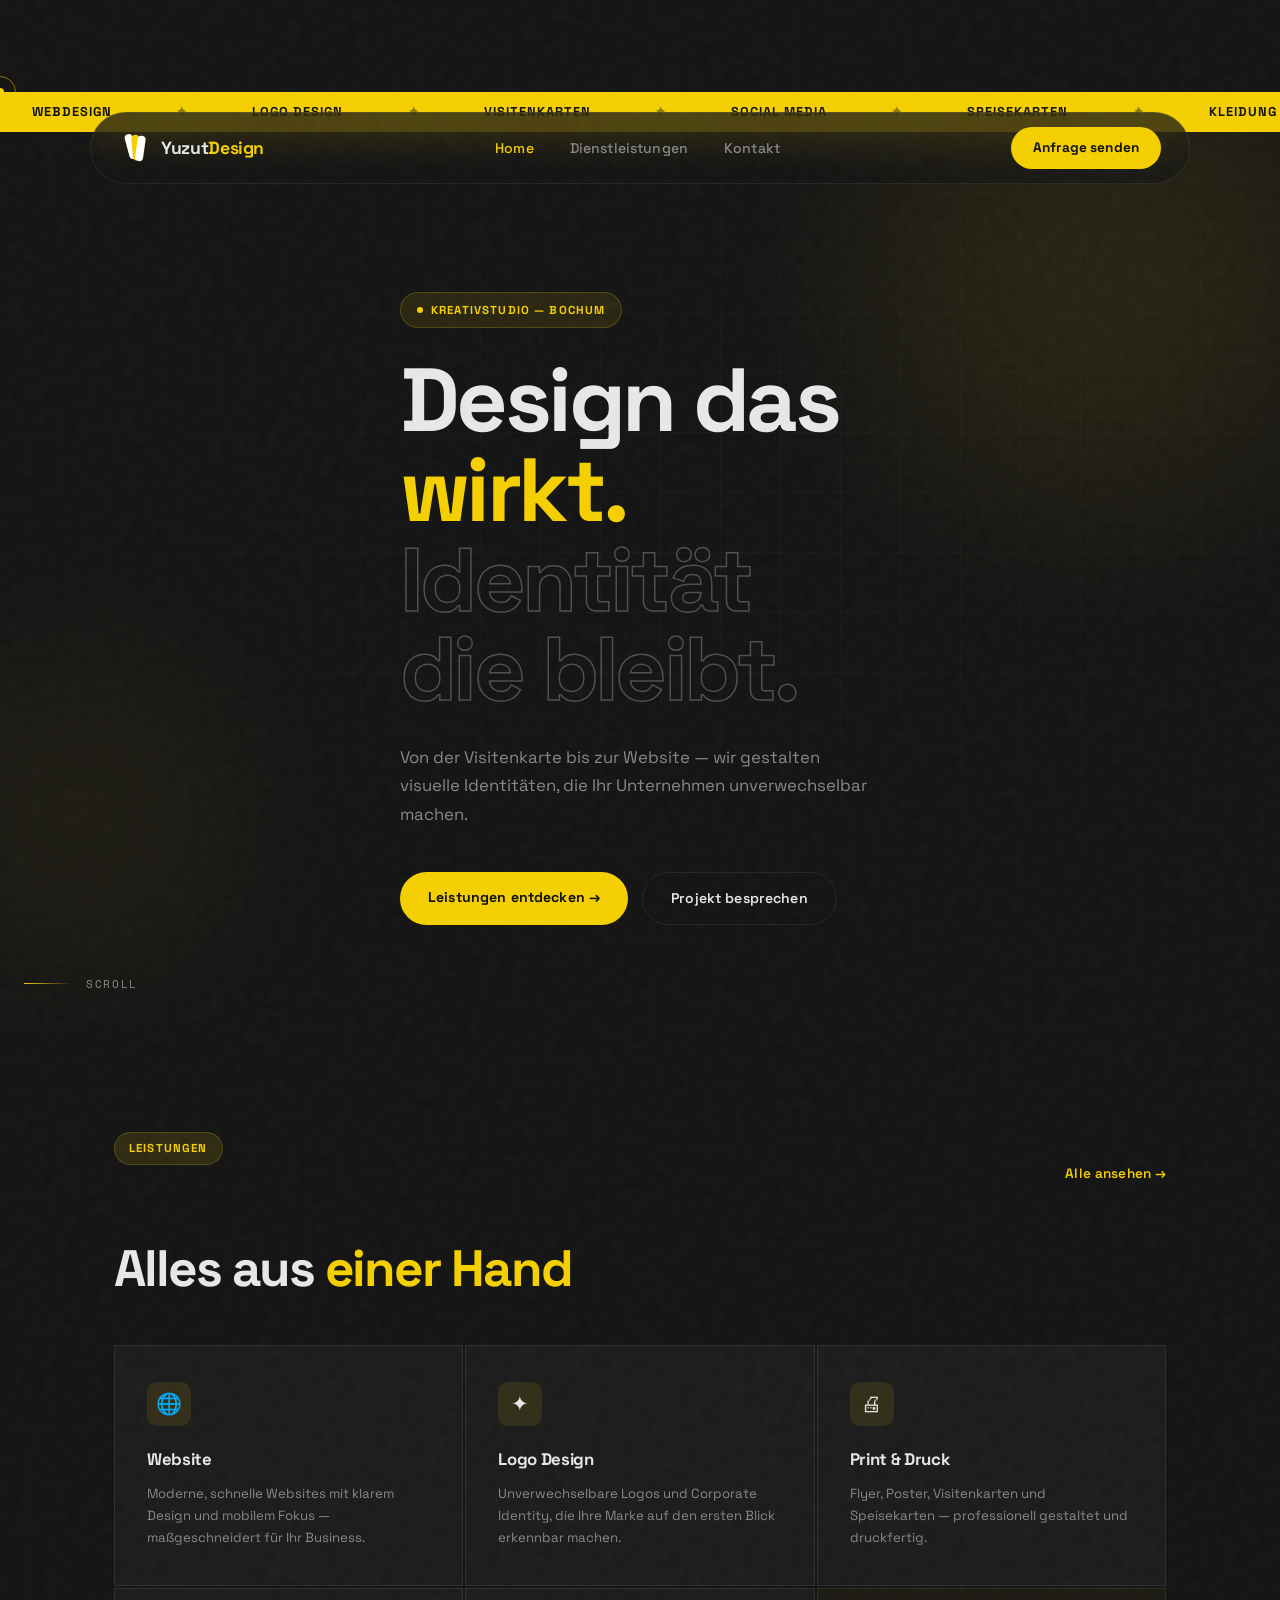
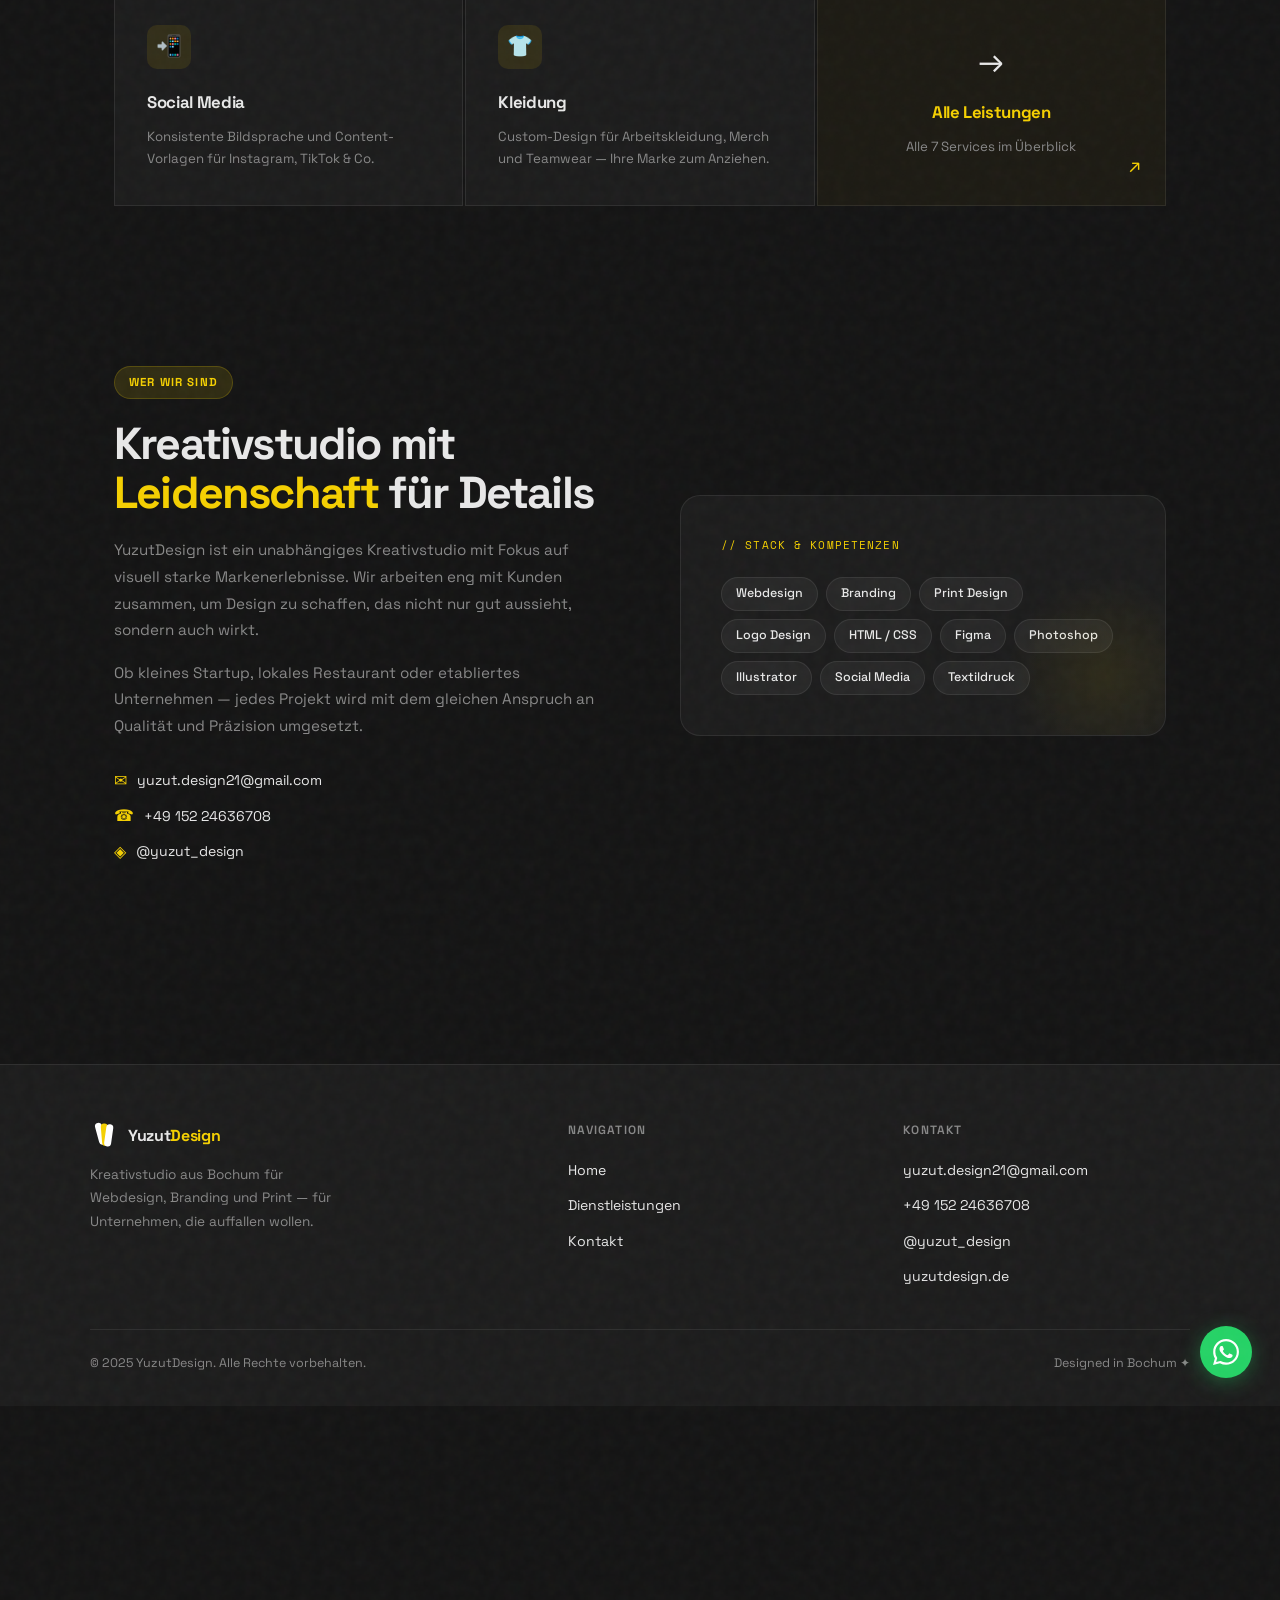
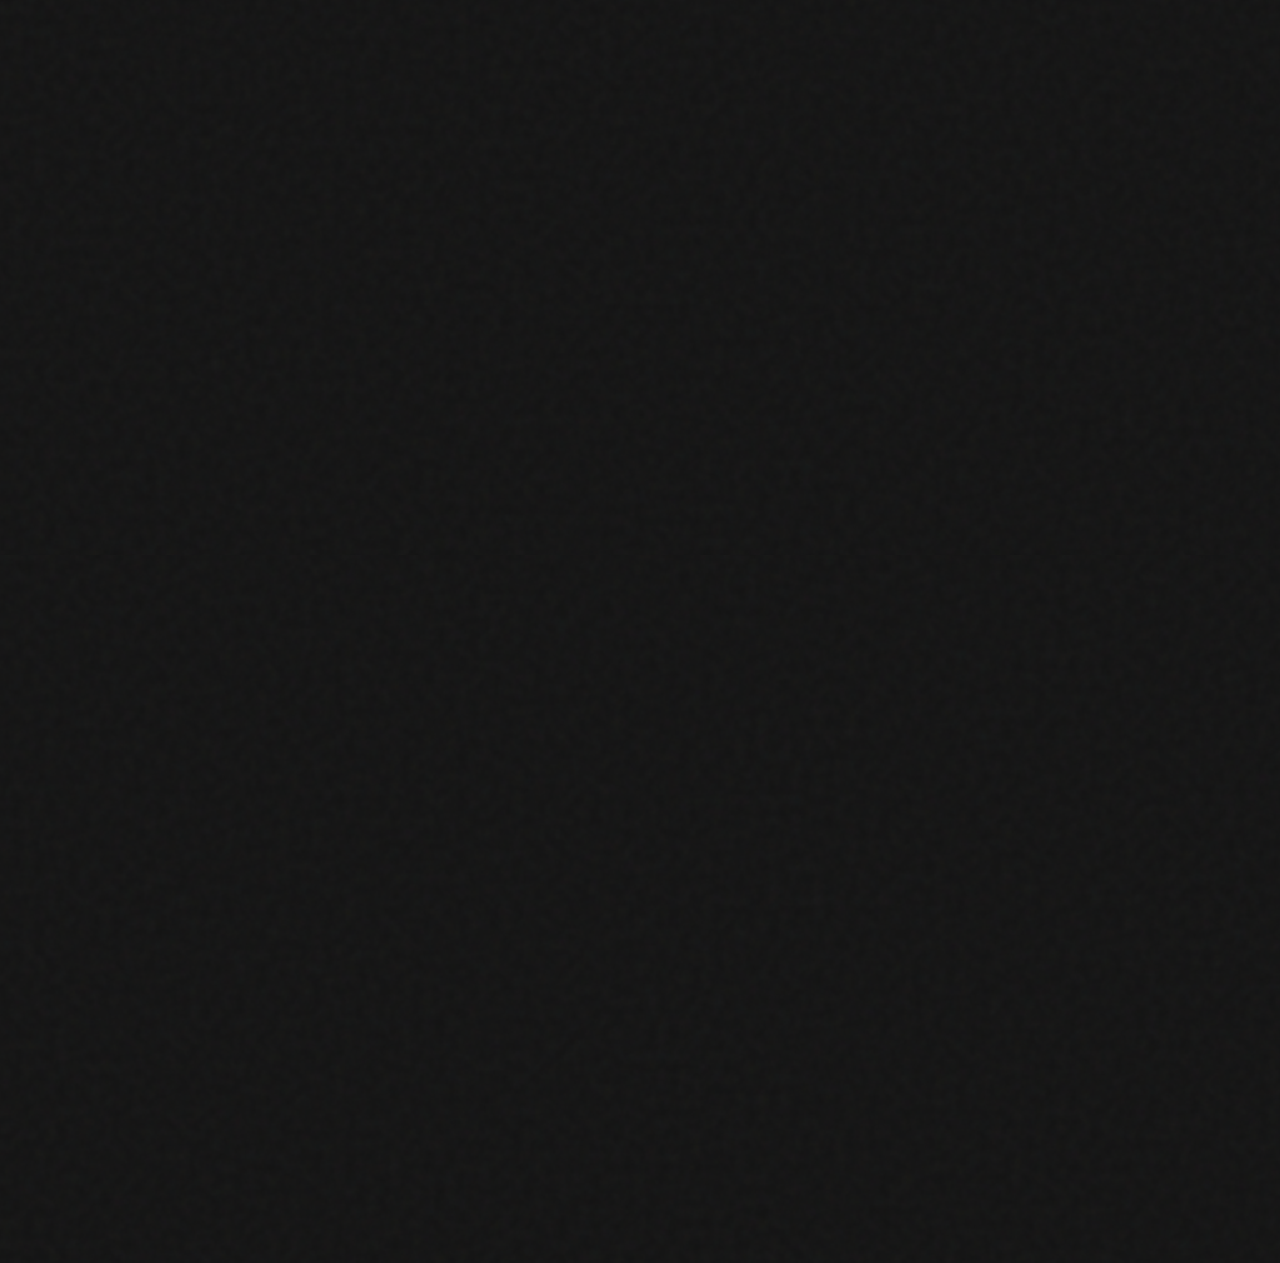
==== index.html @ dbfb750c "Rename index (39).html to index.html" ====
<!DOCTYPE html>
<html lang="de">
<head>
  <meta charset="UTF-8" />
  <meta name="viewport" content="width=device-width, initial-scale=1.0" />
  <title>YuzutDesign — Kreativstudio Bochum</title>
  <link rel="stylesheet" href="style.css" />
  <style>
    /* ---- Page-specific ---- */

    /* Hero */
    #hero {
      min-height: 100dvh;
      display: flex;
      flex-direction: column;
      justify-content: center;
      padding-top: calc(var(--nav-h) + 60px);
      padding-bottom: 80px;
      position: relative;
      overflow: hidden;
    }

    /* Animated grid background */
    #hero-grid {
      position: absolute;
      inset: 0;
      background-image:
        linear-gradient(rgba(255,255,255,0.03) 1px, transparent 1px),
        linear-gradient(90deg, rgba(255,255,255,0.03) 1px, transparent 1px);
      background-size: 60px 60px;
      mask-image: radial-gradient(ellipse 70% 60% at 60% 40%, black 0%, transparent 100%);
      animation: grid-drift 18s ease-in-out infinite alternate;
    }
    @keyframes grid-drift {
      from { background-position: 0 0; }
      to   { background-position: 30px 30px; }
    }

    /* Glow orbs */
    .orb {
      position: absolute;
      border-radius: 50%;
      filter: blur(90px);
      pointer-events: none;
      animation: orb-float 12s ease-in-out infinite alternate;
    }
    .orb-1 {
      width: 480px; height: 480px;
      background: rgba(245,208,0,0.08);
      top: -100px; right: -60px;
    }
    .orb-2 {
      width: 320px; height: 320px;
      background: rgba(245,208,0,0.05);
      bottom: 60px; left: -80px;
      animation-delay: -6s;
    }
    @keyframes orb-float {
      from { transform: translate(0, 0) scale(1); }
      to   { transform: translate(20px, -30px) scale(1.05); }
    }

    .hero-inner {
      position: relative;
      z-index: 2;
    }

    .hero-label {
      display: inline-flex;
      align-items: center;
      gap: 8px;
      background: rgba(245,208,0,0.1);
      border: 1px solid rgba(245,208,0,0.2);
      color: var(--accent);
      font-size: 0.72rem;
      font-weight: 700;
      letter-spacing: 0.1em;
      text-transform: uppercase;
      padding: 8px 16px;
      border-radius: 999px;
      margin-bottom: 28px;
      animation: fadein 0.7s ease both;
    }
    .hero-label .dot-pulse {
      width: 6px; height: 6px;
      border-radius: 50%;
      background: var(--accent);
      animation: pulse 2s ease-in-out infinite;
    }
    @keyframes pulse {
      0%,100% { box-shadow: 0 0 0 0 rgba(245,208,0,0.5); }
      50%      { box-shadow: 0 0 0 6px rgba(245,208,0,0); }
    }

    .hero-h1 {
      font-size: clamp(3rem, 7vw, 6.5rem);
      font-weight: 700;
      line-height: 1.0;
      letter-spacing: -0.04em;
      margin-bottom: 28px;
      animation: fadein 0.8s 0.1s ease both;
    }
    .hero-h1 .line-accent { color: var(--accent); display: block; }
    .hero-h1 .line-outline {
      -webkit-text-stroke: 1.5px rgba(255,255,255,0.25);
      color: transparent;
      display: block;
    }

    .hero-sub {
      font-size: 1.05rem;
      color: var(--muted);
      max-width: 480px;
      line-height: 1.7;
      margin-bottom: 44px;
      animation: fadein 0.8s 0.2s ease both;
    }

    .hero-actions {
      display: flex;
      gap: 14px;
      flex-wrap: wrap;
      animation: fadein 0.8s 0.3s ease both;
    }
    .btn-primary {
      background: var(--accent);
      color: #111;
      font-weight: 700;
      font-size: 0.88rem;
      padding: 14px 28px;
      border-radius: 999px;
      text-decoration: none;
      letter-spacing: 0.01em;
      transition: background 0.2s, transform 0.2s, box-shadow 0.2s;
    }
    .btn-primary:hover {
      background: #ffe033;
      transform: translateY(-2px);
      box-shadow: 0 8px 28px rgba(245,208,0,0.25);
    }
    .btn-outline {
      background: transparent;
      color: var(--text);
      font-weight: 600;
      font-size: 0.88rem;
      padding: 14px 28px;
      border-radius: 999px;
      border: 1px solid var(--border);
      text-decoration: none;
      letter-spacing: 0.01em;
      transition: border-color 0.2s, color 0.2s;
    }
    .btn-outline:hover { border-color: var(--accent); color: var(--accent); }

    /* Scroll line */
    .scroll-line {
      position: absolute;
      bottom: 40px;
      left: 24px;
      display: flex;
      align-items: center;
      gap: 14px;
      z-index: 2;
      animation: fadein 1s 0.8s ease both;
    }
    .scroll-line .line {
      width: 48px; height: 1px;
      background: linear-gradient(90deg, var(--accent), transparent);
    }
    .scroll-line span {
      font-size: 0.7rem;
      letter-spacing: 0.15em;
      text-transform: uppercase;
      color: var(--muted);
      font-family: 'Space Mono', monospace;
    }

    @keyframes fadein {
      from { opacity: 0; transform: translateY(14px); }
      to   { opacity: 1; transform: translateY(0); }
    }

    /* ---- Services Teaser ---- */
    #services-teaser {
      padding: 100px 0 80px;
    }
    .section-header {
      display: flex;
      justify-content: space-between;
      align-items: flex-end;
      margin-bottom: 56px;
      flex-wrap: wrap;
      gap: 20px;
    }
    .section-header h2 {
      font-size: clamp(2rem, 4vw, 3.2rem);
      font-weight: 700;
      letter-spacing: -0.04em;
      line-height: 1.1;
      max-width: 460px;
    }
    .section-header h2 em { color: var(--accent); font-style: normal; }
    .section-header .see-all {
      color: var(--accent);
      font-size: 0.85rem;
      font-weight: 600;
      text-decoration: none;
      display: flex;
      align-items: center;
      gap: 8px;
      letter-spacing: 0.02em;
      transition: gap 0.2s;
    }
    .section-header .see-all:hover { gap: 14px; }

    .services-grid {
      display: grid;
      grid-template-columns: repeat(3, 1fr);
      gap: 2px;
    }

    .svc-card {
      background: var(--surface);
      padding: 36px 32px;
      border: 1px solid var(--border);
      position: relative;
      overflow: hidden;
      transition: background 0.3s, border-color 0.3s, transform 0.3s;
      text-decoration: none;
      color: inherit;
      display: block;
    }
    .svc-card:hover {
      background: var(--surface2);
      border-color: rgba(245,208,0,0.3);
      transform: translateY(-4px);
    }
    .svc-card::before {
      content: '';
      position: absolute;
      top: 0; left: 0; right: 0;
      height: 2px;
      background: var(--accent);
      transform: scaleX(0);
      transform-origin: left;
      transition: transform 0.35s ease;
    }
    .svc-card:hover::before { transform: scaleX(1); }

    .svc-icon {
      width: 44px; height: 44px;
      background: rgba(245,208,0,0.1);
      border-radius: 10px;
      display: flex; align-items: center; justify-content: center;
      font-size: 1.3rem;
      margin-bottom: 20px;
    }
    .svc-card h3 {
      font-size: 1.05rem;
      font-weight: 700;
      margin-bottom: 10px;
      letter-spacing: -0.02em;
    }
    .svc-card p {
      font-size: 0.83rem;
      color: var(--muted);
      line-height: 1.65;
    }
    .svc-arrow {
      position: absolute;
      bottom: 24px; right: 24px;
      color: var(--accent);
      opacity: 0;
      font-size: 1.2rem;
      transition: opacity 0.25s, transform 0.25s;
    }
    .svc-card:hover .svc-arrow { opacity: 1; transform: translate(2px, -2px); }

    /* ---- About Teaser ---- */
    #about-teaser {
      padding: 80px 0;
    }
    .about-grid {
      display: grid;
      grid-template-columns: 1fr 1fr;
      gap: 80px;
      align-items: center;
    }
    .about-text h2 {
      font-size: clamp(2rem, 3.5vw, 2.8rem);
      font-weight: 700;
      letter-spacing: -0.04em;
      line-height: 1.1;
      margin-bottom: 20px;
    }
    .about-text h2 em { color: var(--accent); font-style: normal; }
    .about-text p { color: var(--muted); line-height: 1.75; margin-bottom: 16px; font-size: 0.95rem; }
    .about-text .contact-list {
      display: flex;
      flex-direction: column;
      gap: 10px;
      margin-top: 28px;
    }
    .about-text .contact-list a {
      display: flex;
      align-items: center;
      gap: 10px;
      color: var(--text);
      text-decoration: none;
      font-size: 0.88rem;
      transition: color 0.2s;
    }
    .about-text .contact-list a:hover { color: var(--accent); }
    .about-text .contact-list .icon { color: var(--accent); font-size: 1rem; }

    .about-visual {
      position: relative;
    }
    .about-card {
      background: var(--surface);
      border: 1px solid var(--border);
      border-radius: var(--radius-lg);
      padding: 40px;
      position: relative;
      overflow: hidden;
    }
    .about-card::after {
      content: '';
      position: absolute;
      bottom: -40px; right: -40px;
      width: 200px; height: 200px;
      background: radial-gradient(circle, rgba(245,208,0,0.08), transparent 70%);
    }
    .mono-label {
      font-family: 'Space Mono', monospace;
      font-size: 0.7rem;
      color: var(--accent);
      letter-spacing: 0.1em;
      text-transform: uppercase;
      margin-bottom: 24px;
    }
    .skill-list {
      display: flex;
      flex-wrap: wrap;
      gap: 8px;
    }
    .skill-pill {
      background: rgba(255,255,255,0.05);
      border: 1px solid var(--border);
      color: var(--text);
      font-size: 0.78rem;
      font-weight: 500;
      padding: 6px 14px;
      border-radius: 999px;
    }

    /* Responsive */
    @media (max-width: 900px) {
      .services-grid { grid-template-columns: 1fr 1fr; }
      .about-grid { grid-template-columns: 1fr; gap: 48px; }
    }
    @media (max-width: 600px) {
      .services-grid { grid-template-columns: 1fr; }
      .section-header { flex-direction: column; align-items: flex-start; }
    }
  </style>
</head>
<body class="page-fade">

  <!-- Cursor -->
  <div id="cursor-dot"></div>
  <div id="cursor-ring"></div>

  <!-- Film Grain -->
  <div id="grain"></div>

  <!-- Navigation -->
  <nav id="nav">
    <a href="index.html" class="logo">
      <svg viewBox="0 0 40 40" fill="none" xmlns="http://www.w3.org/2000/svg">
        <rect x="6" y="4" width="10" height="32" rx="5" fill="white" transform="rotate(-15 6 4)"/>
        <rect x="15" y="4" width="10" height="32" rx="5" fill="#f5d000" transform="rotate(-5 15 4)"/>
        <rect x="24" y="4" width="10" height="32" rx="5" fill="white" transform="rotate(8 24 4)"/>
      </svg>
      <span>Yuzut<em>Design</em></span>
    </a>
    <ul id="nav-links">
      <li><a href="index.html" class="active">Home</a></li>
      <li><a href="dienstleistungen.html">Dienstleistungen</a></li>
      <li><a href="mailto:yuzut.design21@gmail.com">Kontakt</a></li>
    </ul>
    <a href="mailto:yuzut.design21@gmail.com" class="cta-btn">Anfrage senden</a>
    <button id="hamburger" aria-label="Menu">
      <span></span><span></span><span></span>
    </button>
  </nav>

  <!-- Mobile Drawer -->
  <div id="drawer">
    <button id="drawer-close" aria-label="Close">✕</button>
    <a href="index.html" class="active">Home</a>
    <a href="dienstleistungen.html">Dienstleistungen</a>
    <a href="mailto:yuzut.design21@gmail.com">Kontakt</a>
  </div>

  <!-- Ticker -->
  <div id="ticker" style="margin-top: calc(var(--nav-h) + 20px)">
    <div id="ticker-track">
      <span>Webdesign</span><span class="dot">✦</span>
      <span>Logo Design</span><span class="dot">✦</span>
      <span>Visitenkarten</span><span class="dot">✦</span>
      <span>Social Media</span><span class="dot">✦</span>
      <span>Speisekarten</span><span class="dot">✦</span>
      <span>Kleidung</span><span class="dot">✦</span>
      <span>Flyer & Poster</span><span class="dot">✦</span>
      <span>Webdesign</span><span class="dot">✦</span>
      <span>Logo Design</span><span class="dot">✦</span>
      <span>Visitenkarten</span><span class="dot">✦</span>
      <span>Social Media</span><span class="dot">✦</span>
      <span>Speisekarten</span><span class="dot">✦</span>
      <span>Kleidung</span><span class="dot">✦</span>
      <span>Flyer & Poster</span><span class="dot">✦</span>
    </div>
  </div>

  <!-- Hero -->
  <section id="hero">
    <div id="hero-grid"></div>
    <div class="orb orb-1"></div>
    <div class="orb orb-2"></div>

    <div class="container hero-inner">
      <div class="hero-label">
        <span class="dot-pulse"></span>
        Kreativstudio — Bochum
      </div>
      <h1 class="hero-h1">
        <span>Design das</span>
        <span class="line-accent">wirkt.</span>
        <span class="line-outline">Identität</span>
        <span class="line-outline">die bleibt.</span>
      </h1>
      <p class="hero-sub">Von der Visitenkarte bis zur Website — wir gestalten visuelle Identitäten, die Ihr Unternehmen unverwechselbar machen.</p>
      <div class="hero-actions">
        <a href="dienstleistungen.html" class="btn-primary">Leistungen entdecken →</a>
        <a href="mailto:yuzut.design21@gmail.com" class="btn-outline">Projekt besprechen</a>
      </div>
    </div>

    <div class="scroll-line">
      <div class="line"></div>
      <span>Scroll</span>
    </div>
  </section>

  <!-- Services Teaser -->
  <section id="services-teaser">
    <div class="container">
      <div class="section-header">
        <div class="tag">Leistungen</div>
        <a href="dienstleistungen.html" class="see-all">Alle ansehen →</a>
      </div>
      <h2 style="font-size:clamp(2rem,4vw,3.2rem);font-weight:700;letter-spacing:-0.04em;line-height:1.1;margin-bottom:48px;">
        Alles aus <em style="color:var(--accent);font-style:normal;">einer Hand</em>
      </h2>

      <div class="services-grid">
        <a href="dienstleistungen.html#webdesign" class="svc-card">
          <div class="svc-icon">🌐</div>
          <h3>Website</h3>
          <p>Moderne, schnelle Websites mit klarem Design und mobilem Fokus — maßgeschneidert für Ihr Business.</p>
          <span class="svc-arrow">↗</span>
        </a>
        <a href="dienstleistungen.html#logo" class="svc-card">
          <div class="svc-icon">✦</div>
          <h3>Logo Design</h3>
          <p>Unverwechselbare Logos und Corporate Identity, die Ihre Marke auf den ersten Blick erkennbar machen.</p>
          <span class="svc-arrow">↗</span>
        </a>
        <a href="dienstleistungen.html#print" class="svc-card">
          <div class="svc-icon">🖨</div>
          <h3>Print & Druck</h3>
          <p>Flyer, Poster, Visitenkarten und Speisekarten — professionell gestaltet und druckfertig.</p>
          <span class="svc-arrow">↗</span>
        </a>
        <a href="dienstleistungen.html#social" class="svc-card">
          <div class="svc-icon">📲</div>
          <h3>Social Media</h3>
          <p>Konsistente Bildsprache und Content-Vorlagen für Instagram, TikTok & Co.</p>
          <span class="svc-arrow">↗</span>
        </a>
        <a href="dienstleistungen.html#kleidung" class="svc-card">
          <div class="svc-icon">👕</div>
          <h3>Kleidung</h3>
          <p>Custom-Design für Arbeitskleidung, Merch und Teamwear — Ihre Marke zum Anziehen.</p>
          <span class="svc-arrow">↗</span>
        </a>
        <a href="dienstleistungen.html" class="svc-card" style="display:flex;align-items:center;justify-content:center;flex-direction:column;text-align:center;background:rgba(245,208,0,0.04);">
          <span style="font-size:2rem;margin-bottom:12px;">→</span>
          <h3 style="color:var(--accent);">Alle Leistungen</h3>
          <p>Alle 7 Services im Überblick</p>
          <span class="svc-arrow" style="opacity:1">↗</span>
        </a>
      </div>
    </div>
  </section>

  <!-- About Teaser -->
  <section id="about-teaser">
    <div class="container">
      <div class="about-grid">
        <div class="about-text">
          <div class="tag">Wer wir sind</div>
          <h2>Kreativstudio mit <em>Leidenschaft</em> für Details</h2>
          <p>YuzutDesign ist ein unabhängiges Kreativstudio mit Fokus auf visuell starke Markenerlebnisse. Wir arbeiten eng mit Kunden zusammen, um Design zu schaffen, das nicht nur gut aussieht, sondern auch wirkt.</p>
          <p>Ob kleines Startup, lokales Restaurant oder etabliertes Unternehmen — jedes Projekt wird mit dem gleichen Anspruch an Qualität und Präzision umgesetzt.</p>
          <div class="contact-list">
            <a href="mailto:yuzut.design21@gmail.com">
              <span class="icon">✉</span> yuzut.design21@gmail.com
            </a>
            <a href="tel:+4915224636708">
              <span class="icon">☎</span> +49 152 24636708
            </a>
            <a href="https://instagram.com/yuzut_design" target="_blank" rel="noopener">
              <span class="icon">◈</span> @yuzut_design
            </a>
          </div>
        </div>
        <div class="about-visual">
          <div class="about-card">
            <div class="mono-label">// Stack & Kompetenzen</div>
            <div class="skill-list">
              <span class="skill-pill">Webdesign</span>
              <span class="skill-pill">Branding</span>
              <span class="skill-pill">Print Design</span>
              <span class="skill-pill">Logo Design</span>
              <span class="skill-pill">HTML / CSS</span>
              <span class="skill-pill">Figma</span>
              <span class="skill-pill">Photoshop</span>
              <span class="skill-pill">Illustrator</span>
              <span class="skill-pill">Social Media</span>
              <span class="skill-pill">Textildruck</span>
            </div>
          </div>
        </div>
      </div>
    </div>
  </section>

  <!-- Footer -->
  <footer id="footer">
    <div class="footer-inner">
      <div class="footer-brand">
        <a href="index.html" class="logo-wrap">
          <svg viewBox="0 0 40 40" fill="none" xmlns="http://www.w3.org/2000/svg">
            <rect x="6" y="4" width="10" height="32" rx="5" fill="white" transform="rotate(-15 6 4)"/>
            <rect x="15" y="4" width="10" height="32" rx="5" fill="#f5d000" transform="rotate(-5 15 4)"/>
            <rect x="24" y="4" width="10" height="32" rx="5" fill="white" transform="rotate(8 24 4)"/>
          </svg>
          <span>Yuzut<em>Design</em></span>
        </a>
        <p>Kreativstudio aus Bochum für Webdesign, Branding und Print — für Unternehmen, die auffallen wollen.</p>
      </div>
      <div class="footer-col">
        <h4>Navigation</h4>
        <ul>
          <li><a href="index.html">Home</a></li>
          <li><a href="dienstleistungen.html">Dienstleistungen</a></li>
          <li><a href="mailto:yuzut.design21@gmail.com">Kontakt</a></li>
        </ul>
      </div>
      <div class="footer-col">
        <h4>Kontakt</h4>
        <ul>
          <li><a href="mailto:yuzut.design21@gmail.com">yuzut.design21@gmail.com</a></li>
          <li><a href="tel:+4915224636708">+49 152 24636708</a></li>
          <li><a href="https://instagram.com/yuzut_design" target="_blank" rel="noopener">@yuzut_design</a></li>
          <li><a href="https://yuzutdesign.de" target="_blank" rel="noopener">yuzutdesign.de</a></li>
        </ul>
      </div>
    </div>
    <div class="footer-bottom">
      <span>© 2025 YuzutDesign. Alle Rechte vorbehalten.</span>
      <span>Designed in Bochum ✦</span>
    </div>
  </footer>

  <!-- WhatsApp -->
  <a id="wa-btn" href="https://wa.me/4915224636708" target="_blank" rel="noopener" aria-label="WhatsApp">
    <svg xmlns="http://www.w3.org/2000/svg" viewBox="0 0 24 24"><path d="M17.472 14.382c-.297-.149-1.758-.867-2.03-.967-.273-.099-.471-.148-.67.15-.197.297-.767.966-.94 1.164-.173.199-.347.223-.644.075-.297-.15-1.255-.463-2.39-1.475-.883-.788-1.48-1.761-1.653-2.059-.173-.297-.018-.458.13-.606.134-.133.298-.347.446-.52.149-.174.198-.298.298-.497.099-.198.05-.371-.025-.52-.075-.149-.669-1.612-.916-2.207-.242-.579-.487-.5-.669-.51-.173-.008-.371-.01-.57-.01-.198 0-.52.074-.792.372-.272.297-1.04 1.016-1.04 2.479 0 1.462 1.065 2.875 1.213 3.074.149.198 2.096 3.2 5.077 4.487.709.306 1.262.489 1.694.625.712.227 1.36.195 1.871.118.571-.085 1.758-.719 2.006-1.413.248-.694.248-1.289.173-1.413-.074-.124-.272-.198-.57-.347m-5.421 7.403h-.004a9.87 9.87 0 01-5.031-1.378l-.361-.214-3.741.982.998-3.648-.235-.374a9.86 9.86 0 01-1.51-5.26c.001-5.45 4.436-9.884 9.888-9.884 2.64 0 5.122 1.03 6.988 2.898a9.825 9.825 0 012.893 6.994c-.003 5.45-4.437 9.884-9.885 9.884m8.413-18.297A11.815 11.815 0 0012.05 0C5.495 0 .16 5.335.157 11.892c0 2.096.547 4.142 1.588 5.945L.057 24l6.305-1.654a11.882 11.882 0 005.683 1.448h.005c6.554 0 11.89-5.335 11.893-11.893a11.821 11.821 0 00-3.48-8.413Z"/></svg>
  </a>

  <script>
    // Cursor
    const dot = document.getElementById('cursor-dot');
    const ring = document.getElementById('cursor-ring');
    let mx = 0, my = 0, rx = 0, ry = 0;
    document.addEventListener('mousemove', e => { mx = e.clientX; my = e.clientY; });
    (function animCursor() {
      dot.style.left = mx + 'px'; dot.style.top = my + 'px';
      rx += (mx - rx) * 0.14; ry += (my - ry) * 0.14;
      ring.style.left = rx + 'px'; ring.style.top = ry + 'px';
      requestAnimationFrame(animCursor);
    })();

    // Hamburger
    document.getElementById('hamburger').addEventListener('click', () => {
      document.getElementById('drawer').classList.add('open');
    });
    document.getElementById('drawer-close').addEventListener('click', () => {
      document.getElementById('drawer').classList.remove('open');
    });
    document.querySelectorAll('#drawer a').forEach(a => {
      a.addEventListener('click', () => document.getElementById('drawer').classList.remove('open'));
    });

    // Intersect fade-in for cards
    const observer = new IntersectionObserver((entries) => {
      entries.forEach(e => {
        if (e.isIntersecting) { e.target.style.opacity = '1'; e.target.style.transform = 'translateY(0)'; }
      });
    }, { threshold: 0.1 });
    document.querySelectorAll('.svc-card').forEach((el, i) => {
      el.style.opacity = '0';
      el.style.transform = 'translateY(24px)';
      el.style.transition = `opacity 0.5s ${i * 0.07}s ease, transform 0.5s ${i * 0.07}s ease, background 0.3s, border-color 0.3s`;
      observer.observe(el);
    });

    // Page transition on internal links
    document.querySelectorAll('a[href]').forEach(a => {
      if (a.href.startsWith(window.location.origin) && !a.href.startsWith('mailto') && !a.href.startsWith('tel') && !a.target) {
        a.addEventListener('click', e => {
          e.preventDefault();
          document.body.style.opacity = '0';
          document.body.style.transition = 'opacity 0.3s ease';
          setTimeout(() => { window.location.href = a.href; }, 300);
        });
      }
    });
  </script>
</body>
</html>
---- style.css ----
/* ============================================================
   YUZUTDESIGN — Shared Stylesheet
   ============================================================ */

@import url('https://fonts.googleapis.com/css2?family=Space+Grotesk:wght@300;400;500;600;700&family=Space+Mono:wght@400;700&display=swap');

/* ---------- Reset & Root ---------- */
*, *::before, *::after { box-sizing: border-box; margin: 0; padding: 0; }

:root {
  --bg:        #141414;
  --surface:   #1c1c1c;
  --surface2:  #242424;
  --border:    rgba(255,255,255,0.08);
  --accent:    #f5d000;
  --accent-dim:#c9ab00;
  --text:      #e8e8e8;
  --muted:     #888;
  --radius:    12px;
  --radius-lg: 20px;
  --nav-h:     72px;
}

html { scroll-behavior: smooth; }

body {
  background: var(--bg);
  color: var(--text);
  font-family: 'Space Grotesk', sans-serif;
  font-size: 16px;
  line-height: 1.6;
  min-height: 100dvh;
  cursor: none;
  overflow-x: hidden;
}

/* ---------- Custom Cursor ---------- */
#cursor-dot {
  width: 8px; height: 8px;
  background: var(--accent);
  border-radius: 50%;
  position: fixed;
  top: 0; left: 0;
  pointer-events: none;
  z-index: 9999;
  transform: translate(-50%, -50%);
  transition: transform 0.1s ease;
}
#cursor-ring {
  width: 32px; height: 32px;
  border: 1.5px solid rgba(245,208,0,0.5);
  border-radius: 50%;
  position: fixed;
  top: 0; left: 0;
  pointer-events: none;
  z-index: 9998;
  transform: translate(-50%, -50%);
  transition: transform 0.18s ease, width 0.25s ease, height 0.25s ease, border-color 0.25s ease;
}
body:has(a:hover) #cursor-ring,
body:has(button:hover) #cursor-ring {
  width: 48px; height: 48px;
  border-color: var(--accent);
}

/* ---------- Film Grain ---------- */
#grain {
  position: fixed;
  inset: -50%;
  width: 200%; height: 200%;
  background-image: url("data:image/svg+xml,%3Csvg viewBox='0 0 256 256' xmlns='http://www.w3.org/2000/svg'%3E%3Cfilter id='noise'%3E%3CfeTurbulence type='fractalNoise' baseFrequency='0.9' numOctaves='4' stitchTiles='stitch'/%3E%3C/filter%3E%3Crect width='100%25' height='100%25' filter='url(%23noise)' opacity='1'/%3E%3C/svg%3E");
  opacity: 0.035;
  pointer-events: none;
  z-index: 9000;
  animation: grain-shift 0.5s steps(2) infinite;
}
@keyframes grain-shift {
  0%   { transform: translate(0,0); }
  25%  { transform: translate(-2%, -2%); }
  50%  { transform: translate(2%, 1%); }
  75%  { transform: translate(-1%, 2%); }
  100% { transform: translate(0,0); }
}

/* ---------- Navigation ---------- */
#nav {
  position: fixed;
  top: 20px;
  left: 50%;
  transform: translateX(-50%);
  z-index: 1000;
  width: calc(100% - 48px);
  max-width: 1100px;
  background: rgba(20,20,20,0.75);
  backdrop-filter: blur(20px) saturate(160%);
  -webkit-backdrop-filter: blur(20px) saturate(160%);
  border: 1px solid var(--border);
  border-radius: 999px;
  height: var(--nav-h);
  display: flex;
  align-items: center;
  justify-content: space-between;
  padding: 0 28px;
}

#nav .logo {
  display: flex;
  align-items: center;
  gap: 10px;
  text-decoration: none;
  color: var(--text);
  font-weight: 700;
  font-size: 1.1rem;
  letter-spacing: -0.02em;
}
#nav .logo svg { width: 32px; height: 32px; }
#nav .logo span em { color: var(--accent); font-style: normal; }

#nav-links {
  display: flex;
  align-items: center;
  gap: 4px;
  list-style: none;
}
#nav-links a {
  text-decoration: none;
  color: var(--muted);
  font-size: 0.88rem;
  font-weight: 500;
  padding: 8px 16px;
  border-radius: 999px;
  transition: color 0.2s, background 0.2s;
  letter-spacing: 0.01em;
}
#nav-links a:hover { color: var(--text); background: rgba(255,255,255,0.06); }
#nav-links a.active { color: var(--accent); }

#nav .cta-btn {
  background: var(--accent);
  color: #111;
  font-weight: 700;
  font-size: 0.85rem;
  padding: 10px 22px;
  border-radius: 999px;
  text-decoration: none;
  letter-spacing: 0.01em;
  transition: background 0.2s, transform 0.2s;
  white-space: nowrap;
}
#nav .cta-btn:hover { background: #ffe033; transform: scale(1.04); }

/* Hamburger (mobile) */
#hamburger {
  display: none;
  flex-direction: column;
  gap: 5px;
  cursor: pointer;
  background: none;
  border: none;
  padding: 4px;
}
#hamburger span {
  display: block;
  width: 22px;
  height: 2px;
  background: var(--text);
  border-radius: 2px;
  transition: all 0.3s;
}

/* Drawer */
#drawer {
  display: none;
  position: fixed;
  inset: 0;
  background: rgba(14,14,14,0.98);
  z-index: 900;
  flex-direction: column;
  align-items: center;
  justify-content: center;
  gap: 24px;
}
#drawer.open { display: flex; }
#drawer a {
  font-size: 2rem;
  font-weight: 700;
  color: var(--text);
  text-decoration: none;
  letter-spacing: -0.03em;
  transition: color 0.2s;
}
#drawer a:hover, #drawer a.active { color: var(--accent); }
#drawer-close {
  position: absolute;
  top: 28px; right: 28px;
  background: none; border: none;
  color: var(--text); font-size: 2rem;
  cursor: pointer;
}

/* ---------- Marquee Ticker ---------- */
#ticker {
  background: var(--accent);
  color: #111;
  overflow: hidden;
  white-space: nowrap;
  padding: 10px 0;
  font-size: 0.8rem;
  font-weight: 700;
  letter-spacing: 0.08em;
  text-transform: uppercase;
}
#ticker-track {
  display: inline-flex;
  animation: marquee 28s linear infinite;
  gap: 0;
}
#ticker-track span { padding: 0 32px; }
#ticker-track .dot { color: rgba(0,0,0,0.4); }
@keyframes marquee {
  from { transform: translateX(0); }
  to   { transform: translateX(-50%); }
}

/* ---------- Footer ---------- */
#footer {
  background: var(--surface);
  border-top: 1px solid var(--border);
  padding: 56px 24px 32px;
  margin-top: 120px;
}
.footer-inner {
  max-width: 1100px;
  margin: 0 auto;
  display: grid;
  grid-template-columns: 1.5fr 1fr 1fr;
  gap: 48px;
}
.footer-brand .logo-wrap {
  display: flex;
  align-items: center;
  gap: 10px;
  margin-bottom: 14px;
  text-decoration: none;
}
.footer-brand .logo-wrap svg { width: 28px; }
.footer-brand .logo-wrap span {
  font-size: 1rem;
  font-weight: 700;
  color: var(--text);
  letter-spacing: -0.02em;
}
.footer-brand .logo-wrap span em { color: var(--accent); font-style: normal; }
.footer-brand p { color: var(--muted); font-size: 0.85rem; line-height: 1.7; max-width: 260px; }

.footer-col h4 { font-size: 0.75rem; font-weight: 600; letter-spacing: 0.1em; text-transform: uppercase; color: var(--muted); margin-bottom: 16px; }
.footer-col ul { list-style: none; display: flex; flex-direction: column; gap: 10px; }
.footer-col ul a { color: var(--text); text-decoration: none; font-size: 0.88rem; transition: color 0.2s; }
.footer-col ul a:hover { color: var(--accent); }

.footer-bottom {
  max-width: 1100px;
  margin: 40px auto 0;
  padding-top: 24px;
  border-top: 1px solid var(--border);
  display: flex;
  justify-content: space-between;
  align-items: center;
  font-size: 0.78rem;
  color: var(--muted);
}

/* ---------- WhatsApp Button ---------- */
#wa-btn {
  position: fixed;
  bottom: 28px; right: 28px;
  width: 52px; height: 52px;
  background: #25d366;
  border-radius: 50%;
  display: flex; align-items: center; justify-content: center;
  z-index: 800;
  box-shadow: 0 4px 20px rgba(37,211,102,0.35);
  text-decoration: none;
  transition: transform 0.25s;
}
#wa-btn:hover { transform: scale(1.12); }
#wa-btn svg { width: 26px; height: 26px; fill: white; }

/* ---------- Utility ---------- */
.container { max-width: 1100px; margin: 0 auto; padding: 0 24px; }

.tag {
  display: inline-flex;
  align-items: center;
  gap: 6px;
  background: rgba(245,208,0,0.12);
  color: var(--accent);
  font-size: 0.72rem;
  font-weight: 700;
  letter-spacing: 0.1em;
  text-transform: uppercase;
  padding: 6px 14px;
  border-radius: 999px;
  border: 1px solid rgba(245,208,0,0.2);
  margin-bottom: 20px;
}

/* ---------- Page Transition ---------- */
.page-fade {
  animation: pageFadeIn 0.45s ease forwards;
}
@keyframes pageFadeIn {
  from { opacity: 0; transform: translateY(12px); }
  to   { opacity: 1; transform: translateY(0); }
}

/* ---------- Responsive ---------- */
@media (max-width: 768px) {
  #nav-links, #nav .cta-btn { display: none; }
  #hamburger { display: flex; }

  .footer-inner { grid-template-columns: 1fr; gap: 36px; }
  .footer-bottom { flex-direction: column; gap: 8px; text-align: center; }
}
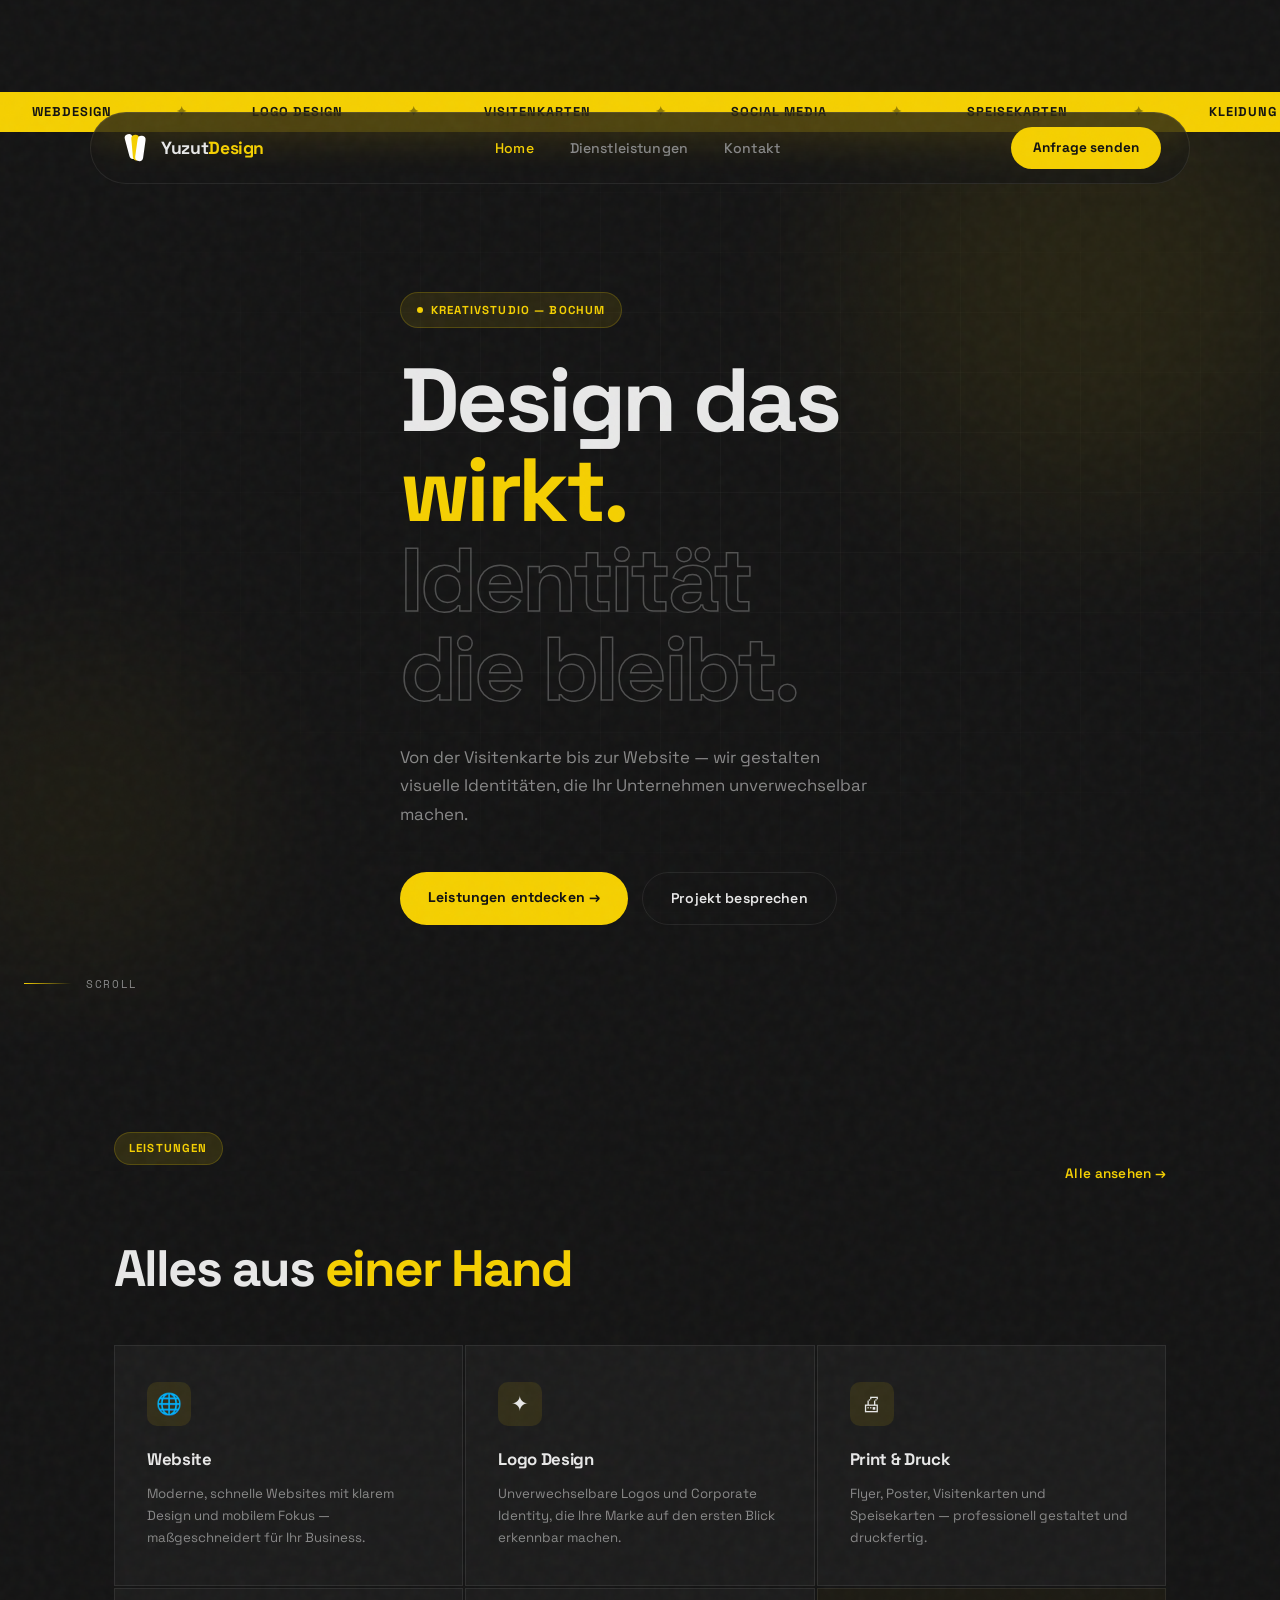
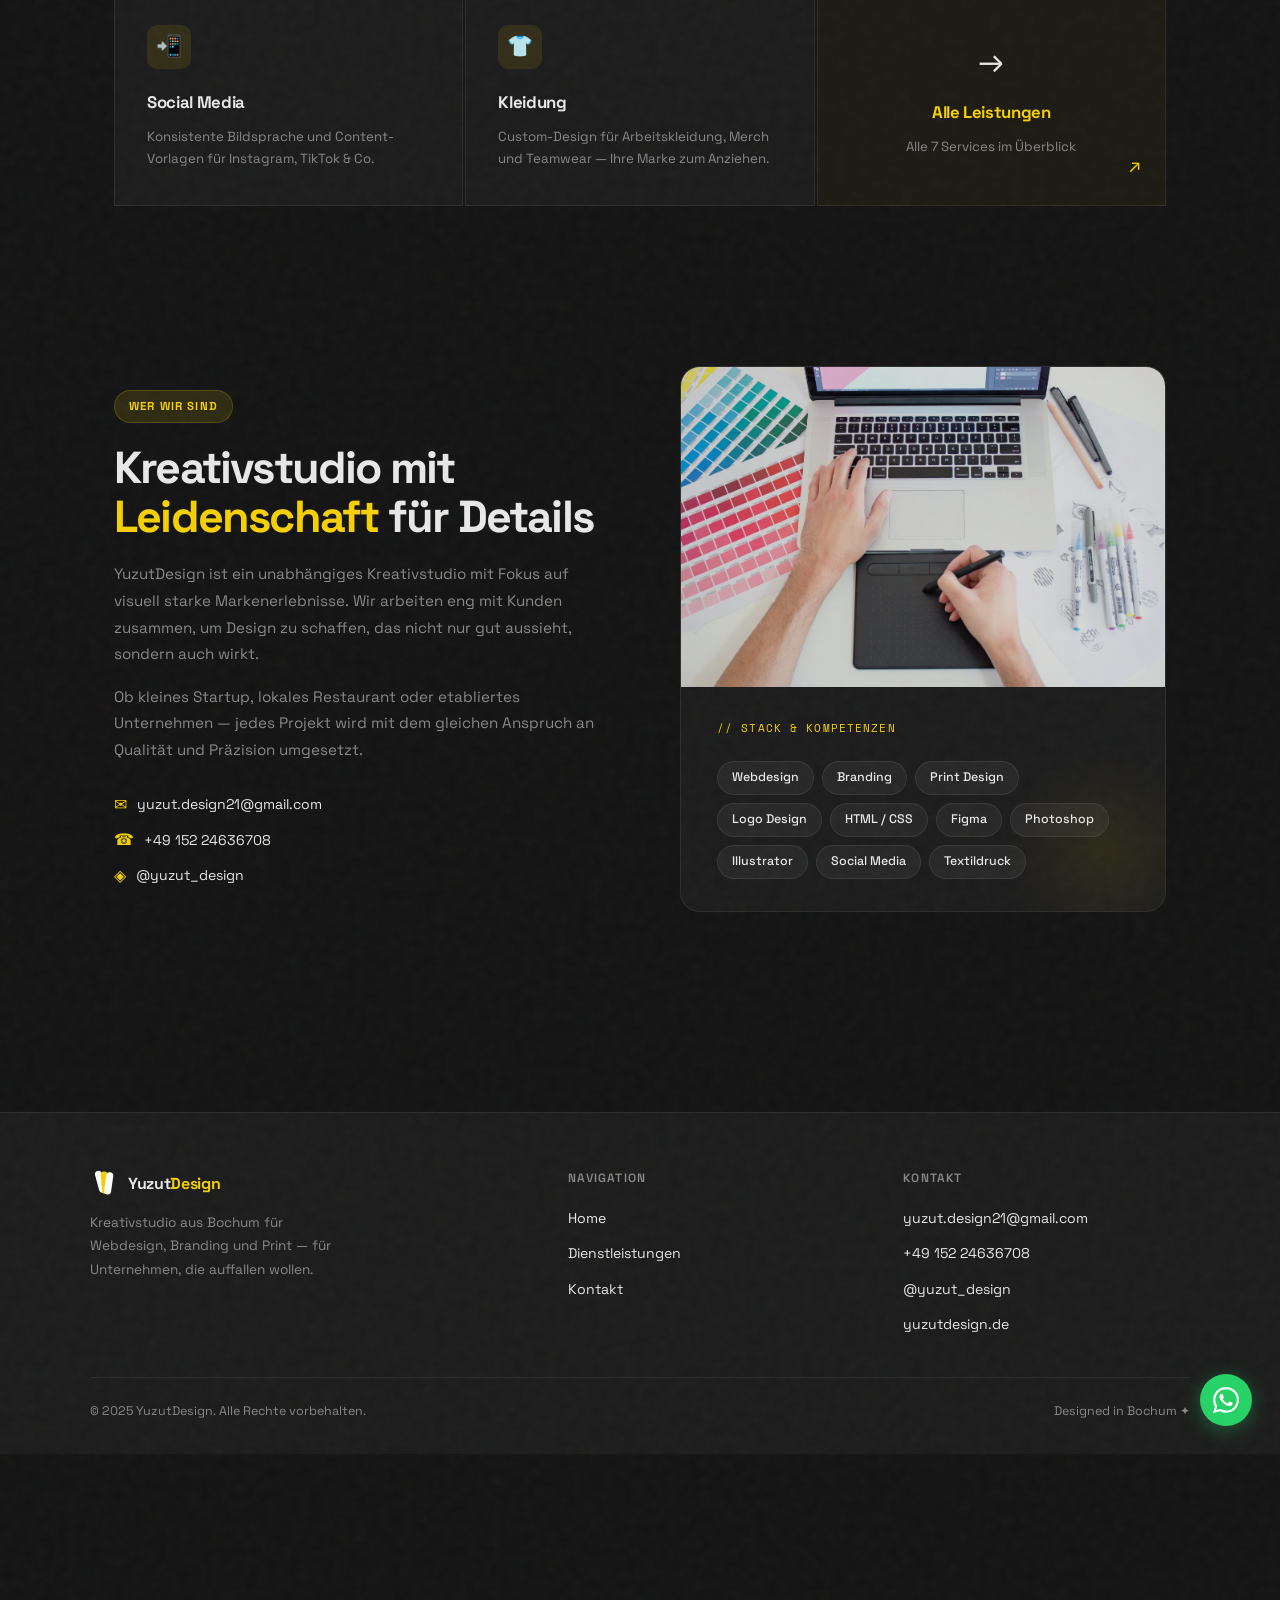
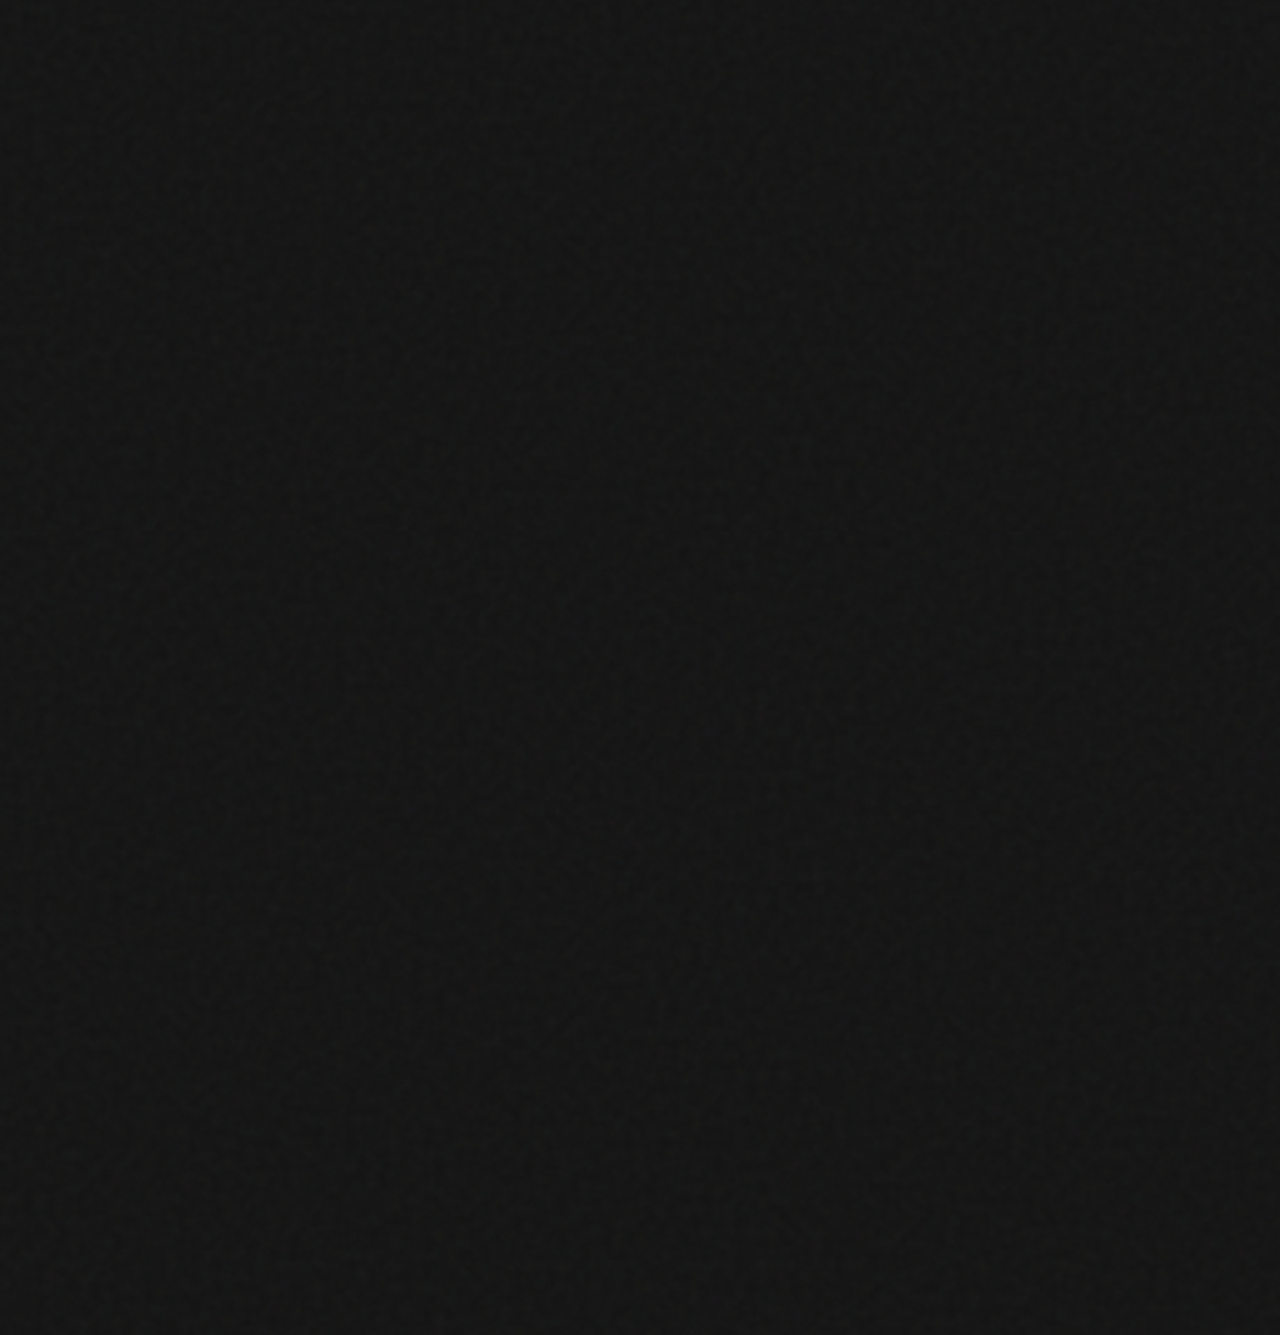
==== commit 2e9a9b35: "Add files via upload" ====
--- a/index.html
+++ b/index.html
@@ -366,10 +366,6 @@
   </style>
 </head>
 <body class="page-fade">
-
-  <!-- Cursor -->
-  <div id="cursor-dot"></div>
-  <div id="cursor-ring"></div>
 
   <!-- Film Grain -->
   <div id="grain"></div>
@@ -527,7 +523,9 @@
           </div>
         </div>
         <div class="about-visual">
-          <div class="about-card">
+          <div class="about-card" style="padding:0;overflow:hidden;border-radius:var(--radius-lg);">
+            <img src="img-hero.jpg" alt="Design Workspace" style="width:100%;height:320px;object-fit:cover;object-position:top;display:block;filter:brightness(0.85);">
+            <div style="padding:32px 36px;">
             <div class="mono-label">// Stack & Kompetenzen</div>
             <div class="skill-list">
               <span class="skill-pill">Webdesign</span>
@@ -541,6 +539,7 @@
               <span class="skill-pill">Social Media</span>
               <span class="skill-pill">Textildruck</span>
             </div>
+            </div>
           </div>
         </div>
       </div>
@@ -591,18 +590,6 @@
   </a>
 
   <script>
-    // Cursor
-    const dot = document.getElementById('cursor-dot');
-    const ring = document.getElementById('cursor-ring');
-    let mx = 0, my = 0, rx = 0, ry = 0;
-    document.addEventListener('mousemove', e => { mx = e.clientX; my = e.clientY; });
-    (function animCursor() {
-      dot.style.left = mx + 'px'; dot.style.top = my + 'px';
-      rx += (mx - rx) * 0.14; ry += (my - ry) * 0.14;
-      ring.style.left = rx + 'px'; ring.style.top = ry + 'px';
-      requestAnimationFrame(animCursor);
-    })();
-
     // Hamburger
     document.getElementById('hamburger').addEventListener('click', () => {
       document.getElementById('drawer').classList.add('open');
--- a/style.css
+++ b/style.css
@@ -30,38 +30,10 @@
   font-size: 16px;
   line-height: 1.6;
   min-height: 100dvh;
-  cursor: none;
   overflow-x: hidden;
 }
 
-/* ---------- Custom Cursor ---------- */
-#cursor-dot {
-  width: 8px; height: 8px;
-  background: var(--accent);
-  border-radius: 50%;
-  position: fixed;
-  top: 0; left: 0;
-  pointer-events: none;
-  z-index: 9999;
-  transform: translate(-50%, -50%);
-  transition: transform 0.1s ease;
-}
-#cursor-ring {
-  width: 32px; height: 32px;
-  border: 1.5px solid rgba(245,208,0,0.5);
-  border-radius: 50%;
-  position: fixed;
-  top: 0; left: 0;
-  pointer-events: none;
-  z-index: 9998;
-  transform: translate(-50%, -50%);
-  transition: transform 0.18s ease, width 0.25s ease, height 0.25s ease, border-color 0.25s ease;
-}
-body:has(a:hover) #cursor-ring,
-body:has(button:hover) #cursor-ring {
-  width: 48px; height: 48px;
-  border-color: var(--accent);
-}
+
 
 /* ---------- Film Grain ---------- */
 #grain {
